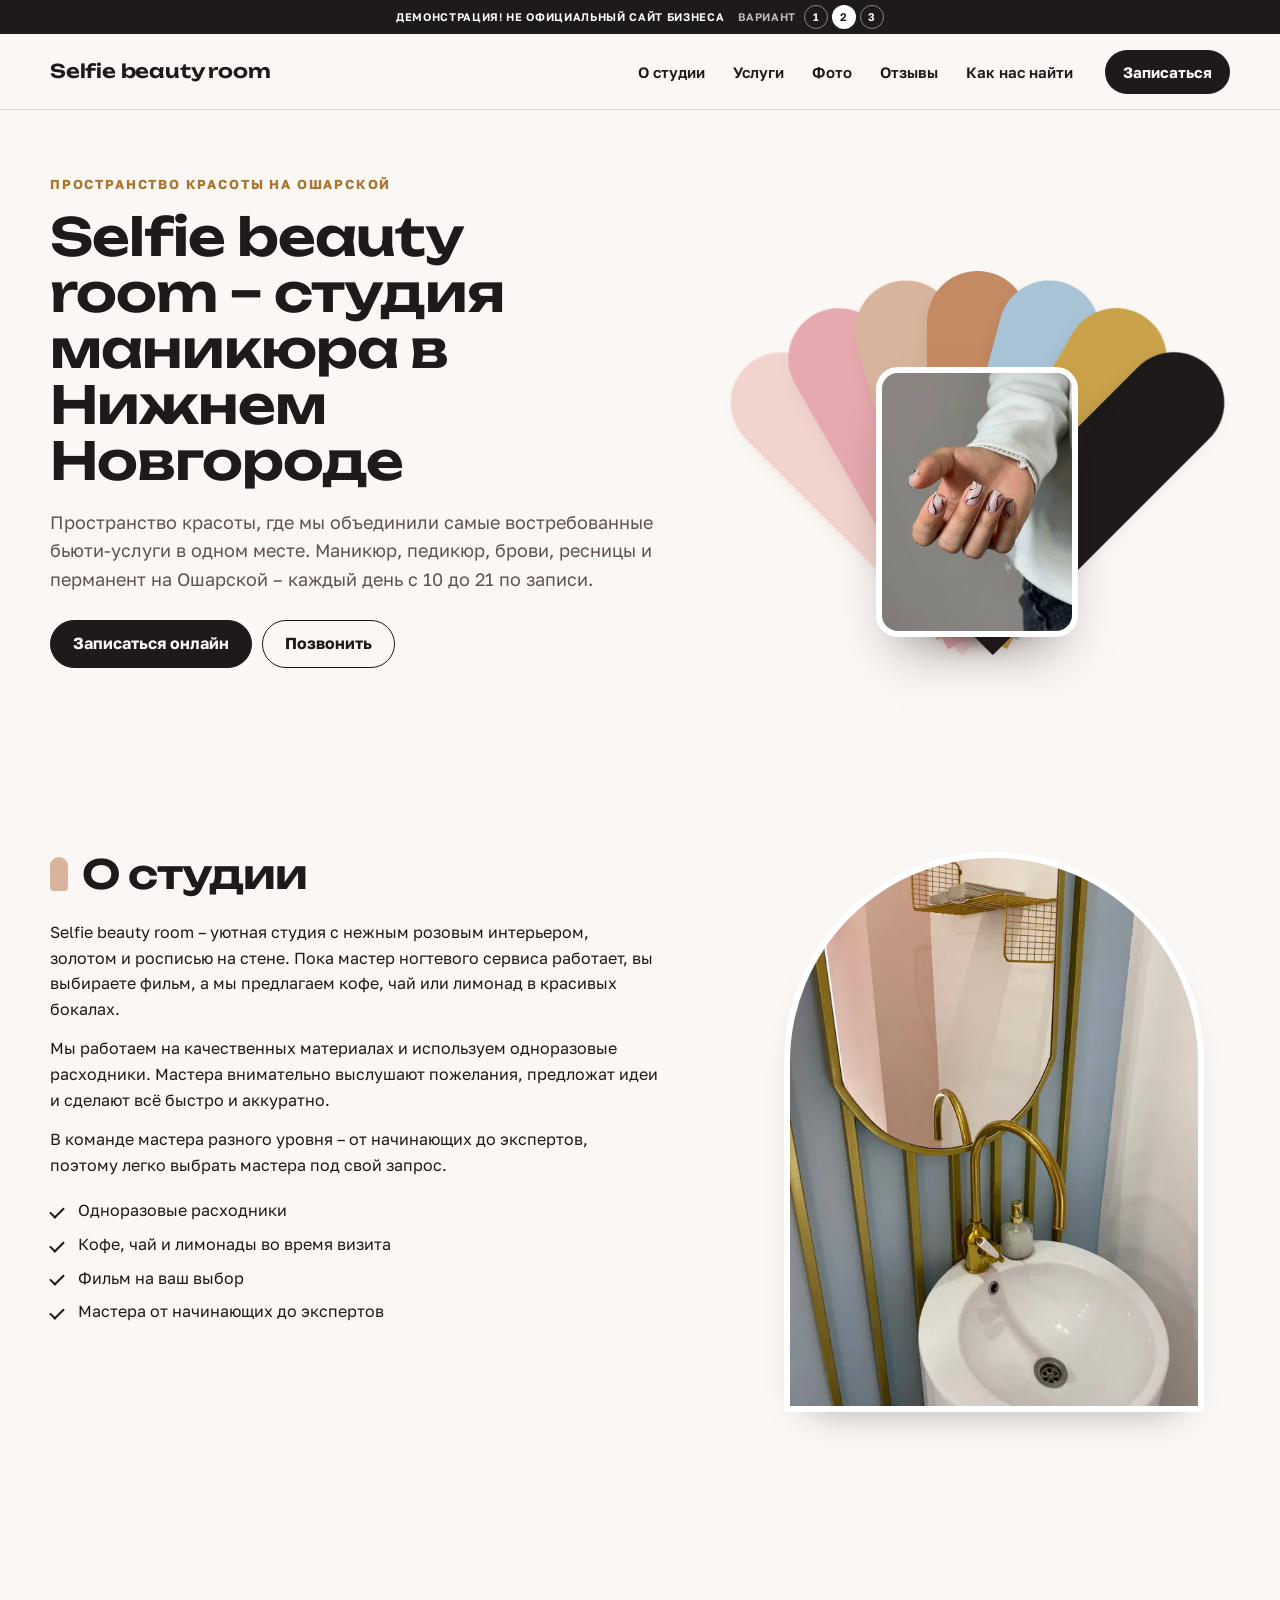
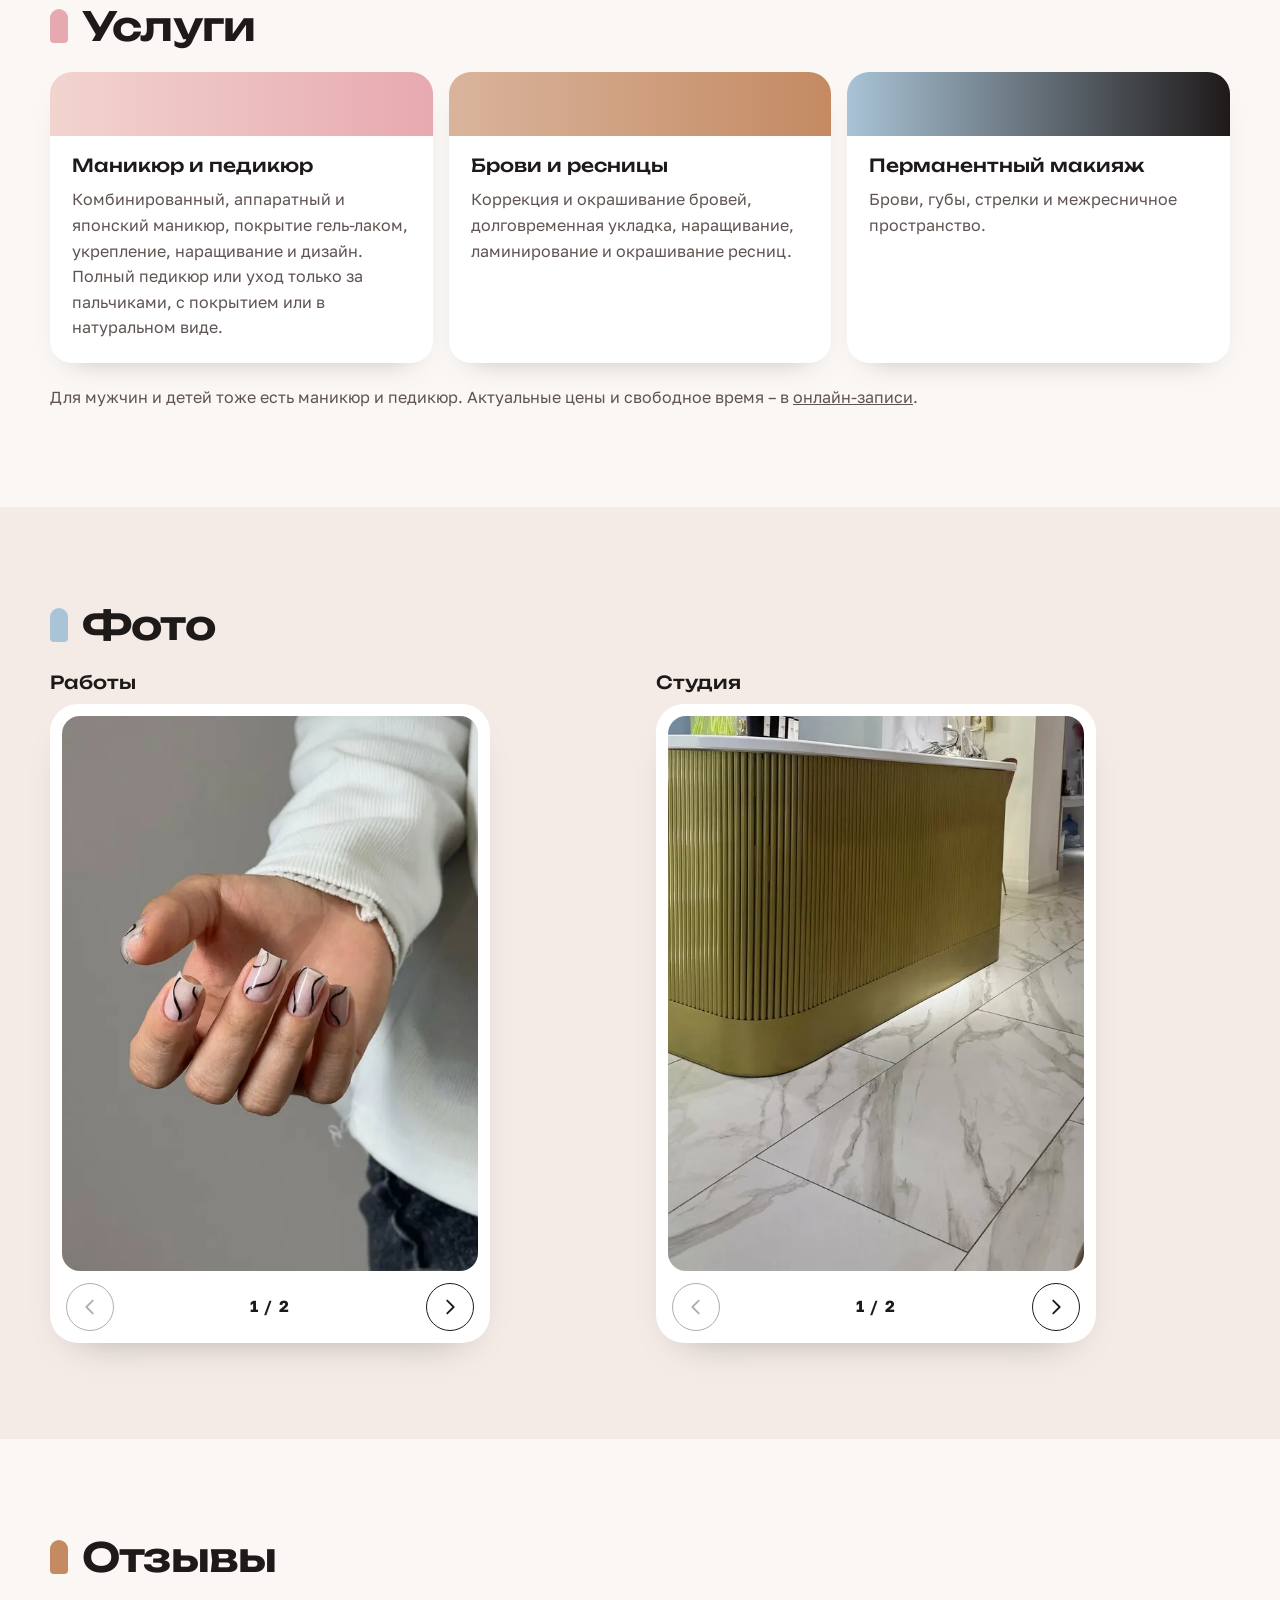
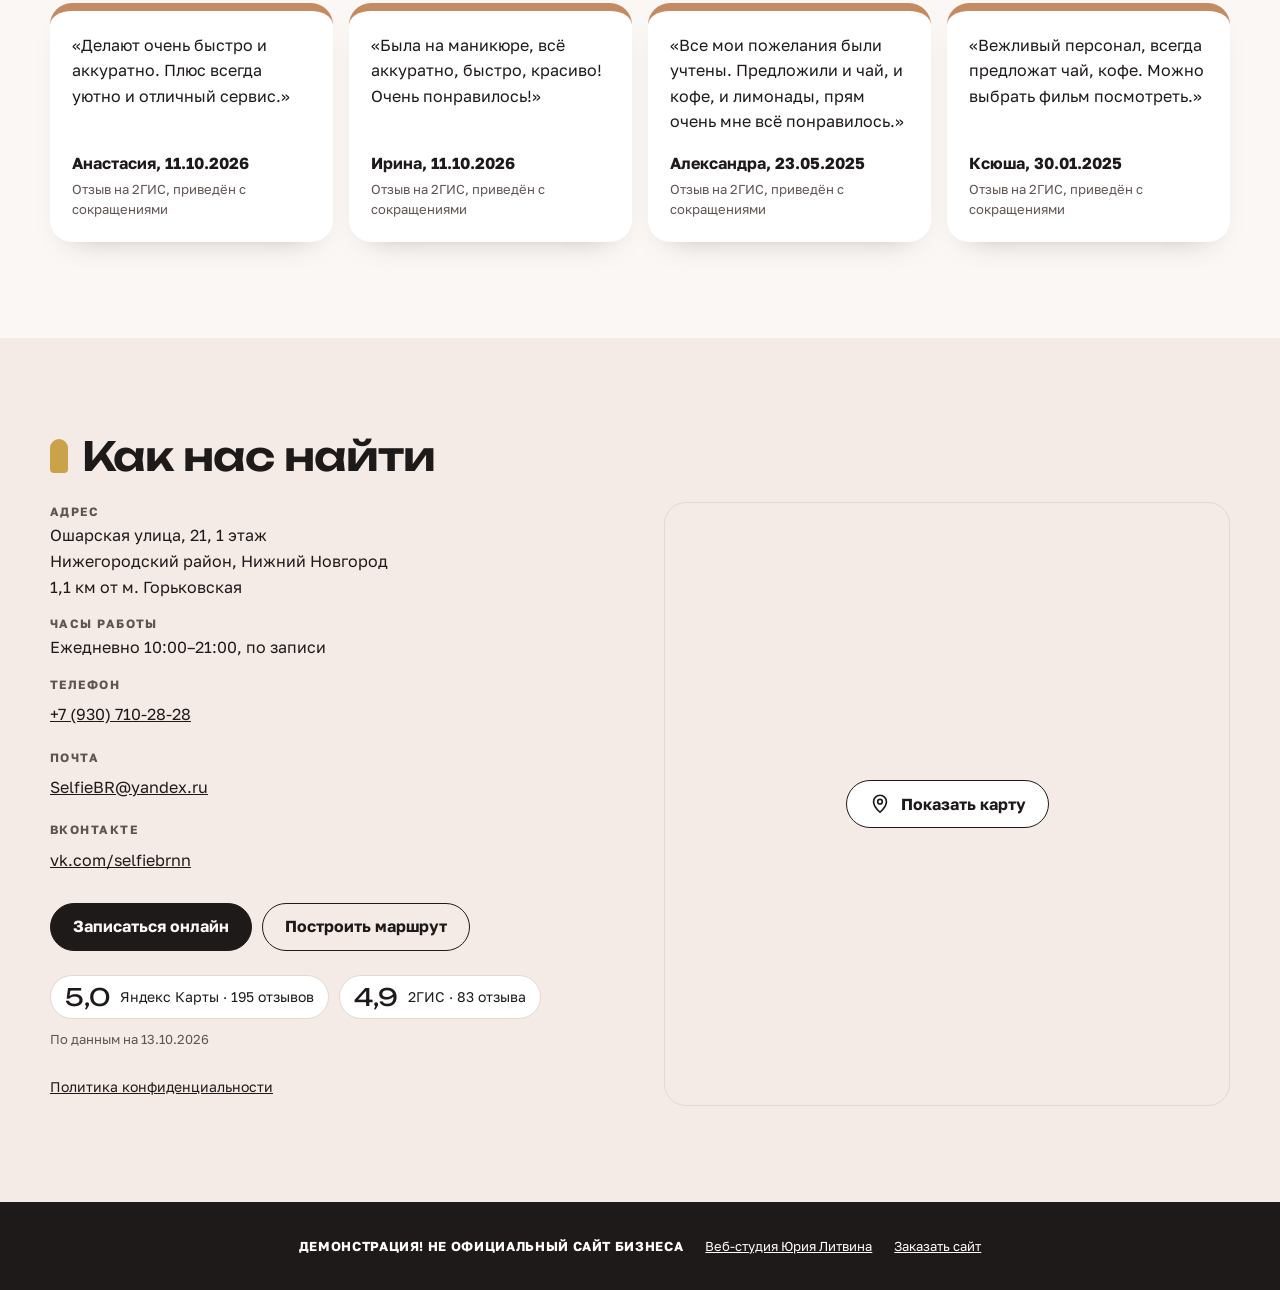
==== v2/index.html @ 33d67d45 "Demo site" ====
<!doctype html>
<html lang="ru" class="no-js">
<head>
<meta charset="utf-8">

<meta name="viewport" content="width=device-width, initial-scale=1.0">
<meta name="robots" content="noindex, nofollow">
<title>Selfie beauty room · студия маникюра на Ошарской, Нижний Новгород</title>
<meta name="description" content="Selfie beauty room · студия маникюра в Нижнем Новгороде: маникюр, педикюр, брови, ресницы и перманент на Ошарской, 21. Каждый день с 10:00 до 21:00 по записи.">
<meta name="theme-color" content="#fbf7f4">
<link rel="icon" sizes="any" href="../logos/favicon.ico">
<link rel="icon" type="image/svg+xml" href="../logos/favicon.svg">
<link rel="icon" type="image/png" sizes="32x32" href="../logos/favicon-32x32.png">
<link rel="apple-touch-icon" sizes="180x180" href="../logos/apple-touch-icon.png">
<link rel="preload" href="../fonts/unbounded.woff2" as="font" type="font/woff2" crossorigin>
<link rel="preload" href="../fonts/golos.woff2" as="font" type="font/woff2" crossorigin>
<link rel="stylesheet" href="../css/fonts.css">
<link rel="stylesheet" href="../css/styles.css">
<link rel="stylesheet" href="../css/v2.css">
<script>document.documentElement.className='js';</script>
</head>
<body class="v2">
<a class="skip" href="#main">К содержанию</a>
<div class="demo"><p class="demo__t">ДЕМОНСТРАЦИЯ! НЕ ОФИЦИАЛЬНЫЙ САЙТ БИЗНЕСА</p><nav class="demo__sw" aria-label="Варианты дизайна"><span>Вариант</span><a href="../">1</a><a href="../v2/" aria-current="page">2</a><a href="../v3/">3</a></nav></div>
<div class="hwrap"><header class="head"><div class="head__in wrap">
<a class="logo" href="./#top" aria-label="Selfie beauty room, на главную"><span class="logo__full">Selfie beauty room</span><span class="logo__short" aria-hidden="true">Selfie</span></a>
<nav class="nav" aria-label="Разделы"><ul><li><a href="#about">О студии</a></li><li><a href="#services">Услуги</a></li><li><a href="#photos">Фото</a></li><li><a href="#reviews">Отзывы</a></li><li><a href="#contacts">Как нас найти</a></li></ul></nav>
<a class="pill" href="https://n1580664.yclients.com/company/1422753/personal/menu" target="_blank" rel="noopener">Записаться</a>
<button class="burger" type="button" aria-expanded="false" aria-controls="menu" aria-label="Меню"><span></span><span></span><span></span></button>
</div></header></div>
<div class="menu" id="menu" hidden><nav aria-label="Разделы, меню"><ul><li><a href="#about">О студии</a></li><li><a href="#services">Услуги</a></li><li><a href="#photos">Фото</a></li><li><a href="#reviews">Отзывы</a></li><li><a href="#contacts">Как нас найти</a></li></ul></nav>
<div class="menu__nap"><p>Ошарская улица, 21, 1 этаж, Нижний Новгород</p><p><a href="tel:+79307102828">+7 (930) 710-28-28</a></p></div></div>
<main id="main">
<section class="hero" id="top" aria-label="Первый экран"><div class="wrap hero__grid">
<div class="hero__text"><p class="brow">Пространство красоты на Ошарской</p><h1 class="h1">Selfie beauty room&nbsp;– студия маникюра в Нижнем Новгороде</h1><p class="lead">Пространство красоты, где мы объединили самые востребованные бьюти-услуги в одном месте. Маникюр, педикюр, брови, ресницы и перманент на Ошарской – каждый день с 10 до 21 по записи.</p><div class="cta"><a class="btn btn--main" href="https://n1580664.yclients.com/company/1422753/personal/menu" target="_blank" rel="noopener">Записаться онлайн</a><a class="btn btn--line" href="tel:+79307102828">Позвонить</a></div></div>
<div class="fan"><span class="fan__s" style="--c:#f2d4cf;--i:0"></span><span class="fan__s" style="--c:#e7a9b0;--i:1"></span><span class="fan__s" style="--c:#d9b49c;--i:2"></span><span class="fan__s" style="--c:#c48a62;--i:3"></span><span class="fan__s" style="--c:#a9c4d6;--i:4"></span><span class="fan__s" style="--c:#c9a24a;--i:5"></span><span class="fan__s" style="--c:#1f1a1a;--i:6"></span><figure class="fan__card"><picture><source srcset="../img/work-lines.webp" type="image/webp"><img class="" src="../img/work-lines.jpg" width="600" height="800" alt="Короткие квадратные ногти: нюдово-розовая основа и тонкие чёрные линии" decoding="async"></picture></figure></div>
</div></section><section class="sec about" id="about" aria-labelledby="about-h"><div class="wrap about__grid">
<div class="about__text rv"><h2 class="h2" id="about-h">О студии</h2>
<p>Selfie beauty room – уютная студия с нежным розовым интерьером, золотом и росписью на стене. Пока мастер ногтевого сервиса работает, вы выбираете фильм, а мы предлагаем кофе, чай или лимонад в красивых бокалах.</p>
<p>Мы работаем на качественных материалах и используем одноразовые расходники. Мастера внимательно выслушают пожелания, предложат идеи и сделают всё быстро и аккуратно.</p>
<p>В команде мастера разного уровня – от начинающих до экспертов, поэтому легко выбрать мастера под свой запрос.</p>
<ul class="ticks"><li>Одноразовые расходники</li><li>Кофе, чай и лимонады во время визита</li><li>Фильм на ваш выбор</li><li>Мастера от начинающих до экспертов</li></ul></div>
<figure class="about__ph rv"><picture><source srcset="../img/sink.webp" type="image/webp"><img class="" src="../img/sink.jpg" width="600" height="800" alt="Белая раковина с золотым краном и зеркало в золотой раме на голубой стене" loading="lazy" decoding="async"></picture></figure>
</div></section><section class="sec services" id="services" aria-labelledby="services-h"><div class="wrap">
<h2 class="h2 rv" id="services-h">Услуги</h2>
<div class="cards rv">
<article class="card"><h3 class="h3">Маникюр и педикюр</h3><p>Комбинированный, аппаратный и японский маникюр, покрытие гель-лаком, укрепление, наращивание и дизайн. Полный педикюр или уход только за пальчиками, с покрытием или в натуральном виде.</p></article>
<article class="card"><h3 class="h3">Брови и ресницы</h3><p>Коррекция и окрашивание бровей, долговременная укладка, наращивание, ламинирование и окрашивание ресниц.</p></article>
<article class="card"><h3 class="h3">Перманентный макияж</h3><p>Брови, губы, стрелки и межресничное пространство.</p></article>
</div>
<p class="note rv">Для мужчин и детей тоже есть маникюр и педикюр. Актуальные цены и свободное время – в <a href="https://n1580664.yclients.com/company/1422753/personal/menu" target="_blank" rel="noopener">онлайн-записи</a>.</p>
</div></section><section class="sec photos" id="photos" aria-labelledby="photos-h"><div class="wrap"><h2 class="h2 rv" id="photos-h">Фото</h2><div class="gal rv"><div class="gal__sub"><h3 class="h3">Работы</h3><div class="car" data-car tabindex="0" role="region" aria-roledescription="карусель" aria-label="Работы" id="car-works">
<div class="car__view"><ul class="car__track"><li class="car__slide" role="group" aria-roledescription="слайд" aria-label="1 из 2"><picture><source srcset="../img/work-lines.webp" type="image/webp"><img class="" src="../img/work-lines.jpg" width="600" height="800" alt="Короткие квадратные ногти: нюдово-розовая основа и тонкие чёрные линии" decoding="async"></picture></li><li class="car__slide" role="group" aria-roledescription="слайд" aria-label="2 из 2"><picture><source srcset="../img/work-nude.webp" type="image/webp"><img class="" src="../img/work-nude.jpg" width="600" height="800" alt="Длинные квадратные ногти в глянцевом карамельно-бежевом гель-лаке" decoding="async"></picture></li></ul></div>
<div class="car__ctl"><button type="button" class="car__btn" data-prev aria-label="Предыдущее фото"><svg viewBox="0 0 24 24" aria-hidden="true"><path d="M15 5l-7 7 7 7"/></svg></button><span class="car__count" aria-live="polite">1 / 2</span><button type="button" class="car__btn" data-next aria-label="Следующее фото"><svg viewBox="0 0 24 24" aria-hidden="true"><path d="M9 5l7 7-7 7"/></svg></button></div>
</div></div>
<div class="gal__sub"><h3 class="h3">Студия</h3><div class="car" data-car tabindex="0" role="region" aria-roledescription="карусель" aria-label="Студия" id="car-studio">
<div class="car__view"><ul class="car__track"><li class="car__slide" role="group" aria-roledescription="слайд" aria-label="1 из 2"><picture><source srcset="../img/reception.webp" type="image/webp"><img class="" src="../img/reception.jpg" width="600" height="800" alt="Золотая рифлёная стойка администратора и мраморный пол" decoding="async"></picture></li><li class="car__slide" role="group" aria-roledescription="слайд" aria-label="2 из 2"><picture><source srcset="../img/sink.webp" type="image/webp"><img class="" src="../img/sink.jpg" width="600" height="800" alt="Белая раковина с золотым краном и зеркало в золотой раме на голубой стене" decoding="async"></picture></li></ul></div>
<div class="car__ctl"><button type="button" class="car__btn" data-prev aria-label="Предыдущее фото"><svg viewBox="0 0 24 24" aria-hidden="true"><path d="M15 5l-7 7 7 7"/></svg></button><span class="car__count" aria-live="polite">1 / 2</span><button type="button" class="car__btn" data-next aria-label="Следующее фото"><svg viewBox="0 0 24 24" aria-hidden="true"><path d="M9 5l7 7-7 7"/></svg></button></div>
</div></div></div></div></section><section class="sec reviews" id="reviews" aria-labelledby="reviews-h"><div class="wrap"><h2 class="h2 rv" id="reviews-h">Отзывы</h2><ul class="revs rv"><li class="rev"><blockquote><p>«Делают очень быстро и аккуратно. Плюс всегда уютно и отличный сервис.»</p></blockquote><p class="rev__by">Анастасия, 11.10.2026</p><p class="rev__src">Отзыв на 2ГИС, приведён с сокращениями</p></li><li class="rev"><blockquote><p>«Была на маникюре, всё аккуратно, быстро, красиво! Очень понравилось!»</p></blockquote><p class="rev__by">Ирина, 11.10.2026</p><p class="rev__src">Отзыв на 2ГИС, приведён с сокращениями</p></li><li class="rev"><blockquote><p>«Все мои пожелания были учтены. Предложили и чай, и кофе, и лимонады, прям очень мне всё понравилось.»</p></blockquote><p class="rev__by">Александра, 23.05.2025</p><p class="rev__src">Отзыв на 2ГИС, приведён с сокращениями</p></li><li class="rev"><blockquote><p>«Вежливый персонал, всегда предложат чай, кофе. Можно выбрать фильм посмотреть.»</p></blockquote><p class="rev__by">Ксюша, 30.01.2025</p><p class="rev__src">Отзыв на 2ГИС, приведён с сокращениями</p></li></ul></div></section><section class="sec contacts" id="contacts" aria-labelledby="contacts-h"><div class="wrap">
<h2 class="h2 rv" id="contacts-h">Как нас найти</h2>
<div class="ct rv"><div class="ct__info">
<dl class="ct__dl">
<div><dt>Адрес</dt><dd>Ошарская улица, 21, 1 этаж<br>Нижегородский район, Нижний Новгород<br>1,1 км от м. Горьковская</dd></div>
<div><dt>Часы работы</dt><dd>Ежедневно 10:00–21:00, по записи</dd></div>
<div><dt>Телефон</dt><dd><a href="tel:+79307102828">+7 (930) 710-28-28</a></dd></div>
<div><dt>Почта</dt><dd><a href="mailto:SelfieBR@yandex.ru">SelfieBR@yandex.ru</a></dd></div>
<div><dt>ВКонтакте</dt><dd><a href="https://vk.com/selfiebrnn" target="_blank" rel="noopener">vk.com/selfiebrnn</a></dd></div>
</dl>
<div class="cta"><a class="btn btn--main" href="https://n1580664.yclients.com/company/1422753/personal/menu" target="_blank" rel="noopener">Записаться онлайн</a><a class="btn btn--line" href="https://yandex.ru/maps/org/selfie_beauty_room/39131844710/" target="_blank" rel="noopener">Построить маршрут</a></div>
<div class="rates"><a class="rate" href="https://yandex.ru/maps/org/selfie_beauty_room/39131844710/" target="_blank" rel="noopener"><b>5,0</b><span>Яндекс Карты · 195 отзывов</span></a><a class="rate" href="https://2gis.ru/n_novgorod/firm/70000001038198589" target="_blank" rel="noopener"><b>4,9</b><span>2ГИС · 83 отзыва</span></a><p class="rates__d">По данным на 13.10.2026</p></div>
<p class="ct__priv"><a href="../privacy/">Политика конфиденциальности</a></p>
</div>
<div class="map" data-map="https://yandex.ru/map-widget/v1/?text=%D0%9D%D0%B8%D0%B6%D0%BD%D0%B8%D0%B9%20%D0%9D%D0%BE%D0%B2%D0%B3%D0%BE%D1%80%D0%BE%D0%B4%2C%20%D0%9E%D1%88%D0%B0%D1%80%D1%81%D0%BA%D0%B0%D1%8F%20%D1%83%D0%BB%D0%B8%D1%86%D0%B0%2C%2021&amp;z=16">
<button type="button" class="map__btn"><svg viewBox="0 0 24 24" aria-hidden="true"><path d="M12 21s-7-6.2-7-11.5a7 7 0 0 1 14 0C19 14.8 12 21 12 21z"/><circle cx="12" cy="9.5" r="2.5"/></svg>Показать карту</button>
</div></div></div></section>
</main>
<footer class="foot"><div class="wrap foot__row"><span>ДЕМОНСТРАЦИЯ! НЕ ОФИЦИАЛЬНЫЙ САЙТ БИЗНЕСА</span><a href="https://litviniuv.ru/webstudio/">Веб-студия Юрия Литвина</a><a href="https://litviniuv.ru/webstudio/order/?c=u8nn">Заказать сайт</a></div></footer>
<script src="../js/main.js" defer></script>
</body></html>
---- css/fonts.css ----
/* Fonts: SIL Open Font License 1.1, see ../fonts/OFL-*.txt */
@font-face{font-family:"Prata";src:url(../fonts/prata.woff2) format("woff2");font-weight:400;font-display:swap}
@font-face{font-family:"Manrope";src:url(../fonts/manrope.woff2) format("woff2");font-weight:200 800;font-display:swap}
@font-face{font-family:"Unbounded";src:url(../fonts/unbounded.woff2) format("woff2");font-weight:200 900;font-display:swap}
@font-face{font-family:"Golos Text";src:url(../fonts/golos.woff2) format("woff2");font-weight:400 900;font-display:swap}
@font-face{font-family:"Forum";src:url(../fonts/forum.woff2) format("woff2");font-weight:400;font-display:swap}
@font-face{font-family:"Geologica";src:url(../fonts/geologica.woff2) format("woff2");font-weight:100 900;font-display:swap}
---- css/styles.css ----
/* Base + variant 1: rose and fluted brass */
:root{--bg:#f7ece9;--bg2:#f1dfda;--ink:#2a1d1f;--mute:#6b5558;--acc:#8c3a4a;--acc-ink:#fff;--gold:#b08d3e;--line:#dcc5bf;--card:#fffaf8;
--fd:"Prata",Georgia,serif;--fb:"Manrope",system-ui,sans-serif;--hh:64px;--r:14px}
*,*::before,*::after{box-sizing:border-box}
html{scroll-behavior:smooth;scroll-padding-top:calc(var(--hh) + 16px);-webkit-text-size-adjust:100%}
@media (min-width:960px){:root{--hh:76px}html{scroll-padding-top:calc(var(--hh) + 32px)}}
@media (prefers-reduced-motion:reduce){html{scroll-behavior:auto}*,*::before,*::after{animation:none!important;transition:none!important}}
body{margin:0;background:var(--bg);color:var(--ink);font:400 16px/1.6 var(--fb);overflow-x:clip}
img{display:block;max-width:100%;height:auto}
a{color:inherit}
:focus-visible{outline:3px solid var(--acc);outline-offset:3px}
.wrap{width:min(1180px,100% - 32px);margin-inline:auto}
@media (min-width:768px){.wrap{width:min(1180px,100% - 64px)}}
.skip{position:absolute;left:-9999px;top:0}.skip:focus{left:8px;z-index:100;background:#fff;padding:8px 12px}
ul{margin:0;padding:0;list-style:none}
/* demo strip */
.demo{background:var(--ink);color:#fff;font:600 11px/1.3 var(--fb);letter-spacing:.06em;display:flex;flex-wrap:wrap;justify-content:center;align-items:center;gap:4px 14px;padding:5px 12px;text-align:center}
.demo__t{margin:0}
.demo__sw{display:flex;align-items:center;gap:4px}.demo__sw span{opacity:.7;margin-right:4px;text-transform:uppercase}
.demo__sw a{display:inline-grid;place-items:center;min-width:24px;height:24px;border-radius:12px;text-decoration:none;border:1px solid rgba(255,255,255,.45)}
.demo__sw a[aria-current]{background:#fff;color:var(--ink)}
/* header */
.hwrap{position:sticky;top:0;z-index:50;height:var(--hh)}
.head{height:var(--hh);background:var(--bg);border-bottom:1px solid var(--line);width:100%}
.head__in{height:100%;display:flex;align-items:center;gap:12px}
.logo{font:400 22px/1 var(--fd);text-decoration:none;white-space:nowrap;margin-right:auto;min-width:0}
.logo__short{display:none}
@media (max-width:399px){.logo__full{display:none}.logo__short{display:inline}}
.nav{display:none}
.pill{display:inline-flex;align-items:center;justify-content:center;min-height:44px;padding:0 18px;border-radius:999px;background:var(--acc);color:var(--acc-ink);text-decoration:none;font-weight:700;font-size:15px;white-space:nowrap;flex:none}
.burger{flex:none;width:44px;height:44px;border:1px solid var(--line);border-radius:12px;background:transparent;display:grid;place-content:center;gap:5px;cursor:pointer;color:var(--ink)}
.burger span{display:block;width:20px;height:2px;background:currentColor;transition:transform .2s,opacity .2s}
.burger[aria-expanded=true] span:nth-child(1){transform:translateY(7px) rotate(45deg)}
.burger[aria-expanded=true] span:nth-child(2){opacity:0}
.burger[aria-expanded=true] span:nth-child(3){transform:translateY(-7px) rotate(-45deg)}
@media (min-width:960px){.nav{display:block;margin-right:8px}.nav ul{display:flex;gap:4px}.nav a{display:block;padding:10px 12px;text-decoration:none;font-weight:600;font-size:15px;border-radius:8px}.nav a:hover{background:var(--bg2)}.burger{display:none}.logo{font-size:26px}}
.menu{position:fixed;left:0;right:0;bottom:0;top:var(--mtop,0);z-index:49;background:var(--bg);overflow-y:auto;overscroll-behavior:contain;padding:12px 16px 32px;display:flex;flex-direction:column}
.menu[hidden]{display:none}
.menu ul{display:grid;gap:2px}
.menu a{display:flex;align-items:center;min-height:52px;font:400 22px/1.2 var(--fd);text-decoration:none;border-bottom:1px solid var(--line)}
.menu__nap{margin-top:auto;padding-top:24px;color:var(--mute)}.menu__nap p{margin:4px 0}.menu__nap a{font:600 18px var(--fb);border:0;min-height:44px}
html.locked,html.locked body{overflow:hidden}
/* type */
.h1{font:400 clamp(32px,7.2vw,60px)/1.1 var(--fd);margin:0 0 18px;overflow-wrap:break-word;hyphens:auto}
.h2{font:400 clamp(28px,5vw,44px)/1.15 var(--fd);margin:0 0 24px}
.h3{font:400 22px/1.25 var(--fd);margin:0 0 10px}
.brow{margin:0 0 14px;font-weight:700;font-size:13px;letter-spacing:.14em;text-transform:uppercase;color:var(--gold)}
.lead{font-size:18px;color:var(--mute);margin:0 0 26px;max-width:36em}
.cta{display:flex;flex-wrap:wrap;gap:10px}
.btn{display:inline-flex;align-items:center;justify-content:center;min-height:48px;padding:0 22px;border-radius:999px;font-weight:700;text-decoration:none;border:1.5px solid var(--acc);text-align:center}
.btn--main{background:var(--acc);color:var(--acc-ink)}.btn--line{color:var(--acc);background:transparent}
@media (max-width:479px){.cta .btn{flex:1 1 100%}}
.sec{padding:64px 0}@media (min-width:960px){.sec{padding:96px 0}}
/* v1 hero */
.hero{padding:36px 0 48px;position:relative}
.hero__grid{display:grid;gap:36px;align-items:center}
@media (min-width:960px){.hero__grid{grid-template-columns:1.1fr .9fr;gap:56px}.hero{padding:64px 0 88px}}
.hero__media{display:flex;justify-content:center;align-items:stretch;gap:10px}
.hero__frame{margin:0;width:min(72vw,380px);aspect-ratio:3/4;border-radius:var(--r);overflow:hidden;box-shadow:0 30px 60px -30px rgba(80,30,40,.45)}
.hero__frame img{width:100%;height:100%;object-fit:cover}
.flutes{width:28px;border-radius:999px;background:repeating-linear-gradient(90deg,#c9a85a 0 3px,#9c7a30 3px 5px,#e0c27a 5px 7px);opacity:.9;transform-origin:bottom;animation:rise 1s .2s both}
.flutes--r{animation-delay:.35s}
@media (max-width:399px){.flutes{width:16px}}
@keyframes rise{from{transform:scaleY(0)}to{transform:scaleY(1)}}
/* about */
.about{background:var(--bg2)}
.about__grid{display:grid;gap:32px;align-items:start}
@media (min-width:960px){.about__grid{grid-template-columns:1.2fr .8fr;gap:64px}}
.about__text p{margin:0 0 14px;max-width:38em}
.about__ph{margin:0;max-width:420px;border-radius:var(--r);overflow:hidden;aspect-ratio:3/4}.about__ph img{width:100%;height:100%;object-fit:cover}
.ticks{display:grid;gap:8px;margin-top:20px}
.ticks li{padding-left:28px;position:relative}.ticks li::before{content:"";position:absolute;left:0;top:.55em;width:14px;height:8px;border-left:2px solid var(--gold);border-bottom:2px solid var(--gold);transform:rotate(-45deg)}
/* services */
.cards{display:grid;gap:16px}
@media (min-width:768px){.cards{grid-template-columns:repeat(3,1fr)}}
.card{background:var(--card);border:1px solid var(--line);border-radius:var(--r);padding:24px;position:relative;overflow:hidden}
.card p{margin:0;color:var(--mute)}
.v1 .card::before{content:"";position:absolute;inset:0 auto 0 0;width:6px;background:repeating-linear-gradient(90deg,#c9a85a 0 2px,#9c7a30 2px 4px)}
.note{margin:22px 0 0;color:var(--mute)}
/* gallery */
.gal{display:grid;gap:32px}
@media (min-width:768px){.gal{grid-template-columns:1fr 1fr}}
.tiles{display:grid;grid-template-columns:1fr 1fr;gap:10px}
.tile{aspect-ratio:3/4;border-radius:10px;overflow:hidden;background:var(--bg2)}.tile img,.tile picture{width:100%;height:100%;object-fit:cover}
/* carousel (v2, v3) */
.car{position:relative;max-width:440px;border-radius:var(--r);outline-offset:4px}
.car__view{overflow:hidden;border-radius:var(--r);touch-action:pan-y;cursor:grab}
.car__track{display:flex;transition:transform .45s cubic-bezier(.2,.7,.2,1);will-change:transform}
.car__slide{flex:0 0 100%;aspect-ratio:3/4}
.car__slide picture,.car__slide img{width:100%;height:100%;object-fit:cover;pointer-events:none;user-select:none;-webkit-user-drag:none}
.car__ctl{display:flex;align-items:center;justify-content:space-between;gap:12px;margin-top:12px}
.car__btn{width:48px;height:48px;border-radius:50%;border:1.5px solid currentColor;background:transparent;color:inherit;display:grid;place-items:center;cursor:pointer}
.car__btn:disabled{opacity:.35;cursor:default}
.car__btn svg{width:22px;height:22px;fill:none;stroke:currentColor;stroke-width:2;stroke-linecap:round;stroke-linejoin:round}
.car__count{font-weight:700;letter-spacing:.08em}
/* reviews */
.reviews{background:var(--bg2)}
.revs{display:grid;gap:16px}
@media (min-width:768px){.revs{grid-template-columns:repeat(2,1fr)}}
@media (min-width:1180px){.revs{grid-template-columns:repeat(4,1fr)}}
.rev{display:flex;flex-direction:column;background:var(--card);border:1px solid var(--line);border-radius:var(--r);padding:22px;height:100%}
.rev blockquote{margin:0 0 16px;flex:1}.rev blockquote p{margin:0}
.rev__by{margin:0;font-weight:700}.rev__src{margin:2px 0 0;font-size:13px;color:var(--mute)}
/* contacts */
.ct{display:grid;gap:28px}
@media (min-width:960px){.ct{grid-template-columns:1fr 1fr;align-items:stretch;gap:48px}}
.ct__dl{margin:0 0 24px;display:grid;gap:14px}
.ct__dl dt{font-size:12px;font-weight:700;letter-spacing:.12em;text-transform:uppercase;color:var(--mute)}.ct__dl dd{margin:2px 0 0;overflow-wrap:anywhere}
.ct__dl a{display:inline-block;padding:6px 0}
.rates{display:flex;flex-wrap:wrap;gap:10px;margin-top:24px;align-items:center}
.rate{display:flex;align-items:center;gap:10px;padding:8px 14px;border:1px solid var(--line);border-radius:12px;text-decoration:none;min-height:44px;background:var(--card)}
.rate b{font:400 24px/1 var(--fd)}.rate span{font-size:14px}
.rates__d{flex-basis:100%;margin:0;font-size:13px;color:var(--mute)}
.ct__priv{margin:18px 0 0;font-size:14px}.ct__priv a{display:inline-block;padding:8px 0}
.map{position:relative;border-radius:var(--r);overflow:hidden;background:var(--bg2);border:1px solid var(--line);aspect-ratio:4/3;min-width:0;display:grid;place-items:center}
@media (min-width:960px){.map{aspect-ratio:auto;height:100%;min-height:420px}}
.map iframe{position:absolute;inset:0;width:100%;height:100%;border:0}
.map__btn{display:inline-flex;align-items:center;gap:10px;min-height:48px;padding:0 22px;border-radius:999px;border:1.5px solid var(--acc);background:var(--card);color:var(--acc);font:700 16px var(--fb);cursor:pointer}
.map__btn svg{width:22px;height:22px;fill:none;stroke:currentColor;stroke-width:1.8}
/* footer */
.foot{background:var(--ink);color:#fff;padding:22px 0;font-size:13px}
.foot__row{display:flex;flex-wrap:wrap;justify-content:center;align-items:center;gap:6px 22px;text-align:center}
.foot a{display:inline-flex;align-items:center;min-height:44px;color:#fff}
.foot span{font-weight:700;letter-spacing:.05em}
/* stub pages */
.stub{min-height:100vh;min-height:100dvh;display:flex;flex-direction:column}
.stub__main{flex:1;padding:64px 0}
/* reveal */
.js .rv{opacity:0;transform:translateY(18px);transition:opacity .7s ease,transform .7s ease}
.js .in .rv,.js .rv-all .rv{opacity:1;transform:none}
@media (prefers-reduced-motion:reduce){.js .rv{opacity:1;transform:none}}
.sec{scroll-margin-top:-64px}
@media (min-width:960px){.sec{scroll-margin-top:-96px}}
.h2{overflow-wrap:break-word;hyphens:auto}
@media (max-width:519px){.logo{font-size:18px}}
---- css/v2.css ----
/* Variant 2: shade fan deck (colour chart opening around a work card) */
:root{--bg:#fbf7f4;--bg2:#f4ebe6;--ink:#1f1a1a;--mute:#5f5452;--acc:#1f1a1a;--acc-ink:#fbf7f4;--gold:#a8742f;--line:#e5d8d1;--card:#fff;
--fd:"Unbounded",system-ui,sans-serif;--fb:"Golos Text",system-ui,sans-serif;--r:22px}
.logo{font:600 17px/1 var(--fd);letter-spacing:-.01em}
@media (min-width:960px){.logo{font-size:19px}}
.menu a{font:500 19px/1.2 var(--fd)}
.h1{font:600 clamp(28px,6vw,52px)/1.08 var(--fd);letter-spacing:-.02em}
.h2{font:600 clamp(24px,4.4vw,40px)/1.1 var(--fd);letter-spacing:-.02em;display:flex;align-items:center;gap:14px}
.h2::before{content:"";flex:none;width:18px;height:34px;border-radius:9px 9px 4px 4px;background:var(--chip,#e7a9b0)}
.h3{font:500 18px/1.3 var(--fd)}
.brow{color:var(--gold)}
.hero{overflow:hidden}
/* fan */
.fan{position:relative;width:min(84vw,460px);aspect-ratio:1/1.02;margin-inline:auto}
.fan__s{position:absolute;left:50%;bottom:6%;width:22%;height:76%;margin-left:-11%;border-radius:999px 999px 18px 18px;background:var(--c);transform-origin:50% 92%;box-shadow:0 10px 24px -14px rgba(0,0,0,.35);
 transform:rotate(calc((var(--i) - 3) * 15deg));animation:fan 1.1s cubic-bezier(.2,.8,.2,1) both;animation-delay:calc(var(--i) * 60ms)}
@keyframes fan{from{transform:rotate(0)}}
.fan__card{position:absolute;left:50%;bottom:4%;width:44%;aspect-ratio:3/4;margin:0 0 0 -22%;border-radius:22px;overflow:hidden;border:6px solid #fff;box-shadow:0 30px 50px -24px rgba(40,20,20,.5);animation:pop .8s .55s both}
.fan__card img,.fan__card picture{width:100%;height:100%;object-fit:cover}
@keyframes pop{from{transform:translateY(30px) scale(.9);opacity:0}}
.fan__pin{position:absolute;left:50%;bottom:calc(6% + 76%*.08 - 9px);width:18px;height:18px;margin-left:-9px;border-radius:50%;background:#fff;border:4px solid var(--gold);z-index:2}
/* sections: chip colour per section, cards like swatches */
.about{--chip:#d9b49c;background:var(--bg)}
.services{--chip:#e7a9b0}.photos{--chip:#a9c4d6;background:var(--bg2)}.reviews{--chip:#c48a62;background:var(--bg)}.contacts{--chip:#c9a24a;background:var(--bg2)}
.card{border:0;padding:0;background:var(--card);box-shadow:0 14px 30px -22px rgba(0,0,0,.35)}
.card::before{content:"";display:block;height:64px;background:var(--sw)}
.card .h3,.card p{padding:0 22px}.card .h3{padding-top:18px}.card p{padding-bottom:22px}
.card:nth-child(1){--sw:linear-gradient(90deg,#f2d4cf,#e7a9b0)}.card:nth-child(2){--sw:linear-gradient(90deg,#d9b49c,#c48a62)}.card:nth-child(3){--sw:linear-gradient(90deg,#a9c4d6,#1f1a1a)}
.about__ph{border-radius:999px 999px var(--r) var(--r);border:6px solid #fff;box-shadow:0 20px 40px -26px rgba(0,0,0,.4)}
.ticks li::before{border-color:var(--ink)}
.car{background:#fff;padding:12px;border-radius:28px;box-shadow:0 18px 40px -28px rgba(0,0,0,.4)}
.car__view{border-radius:18px}
.car__ctl{padding:0 4px}
.rev{border:0;box-shadow:0 14px 30px -22px rgba(0,0,0,.35);border-top:8px solid var(--chip)}
.rate,.map__btn{border-radius:999px}
.map{border-radius:var(--r)}
.foot{background:#1f1a1a}
@media (max-width:519px){.logo{font-size:14px}}
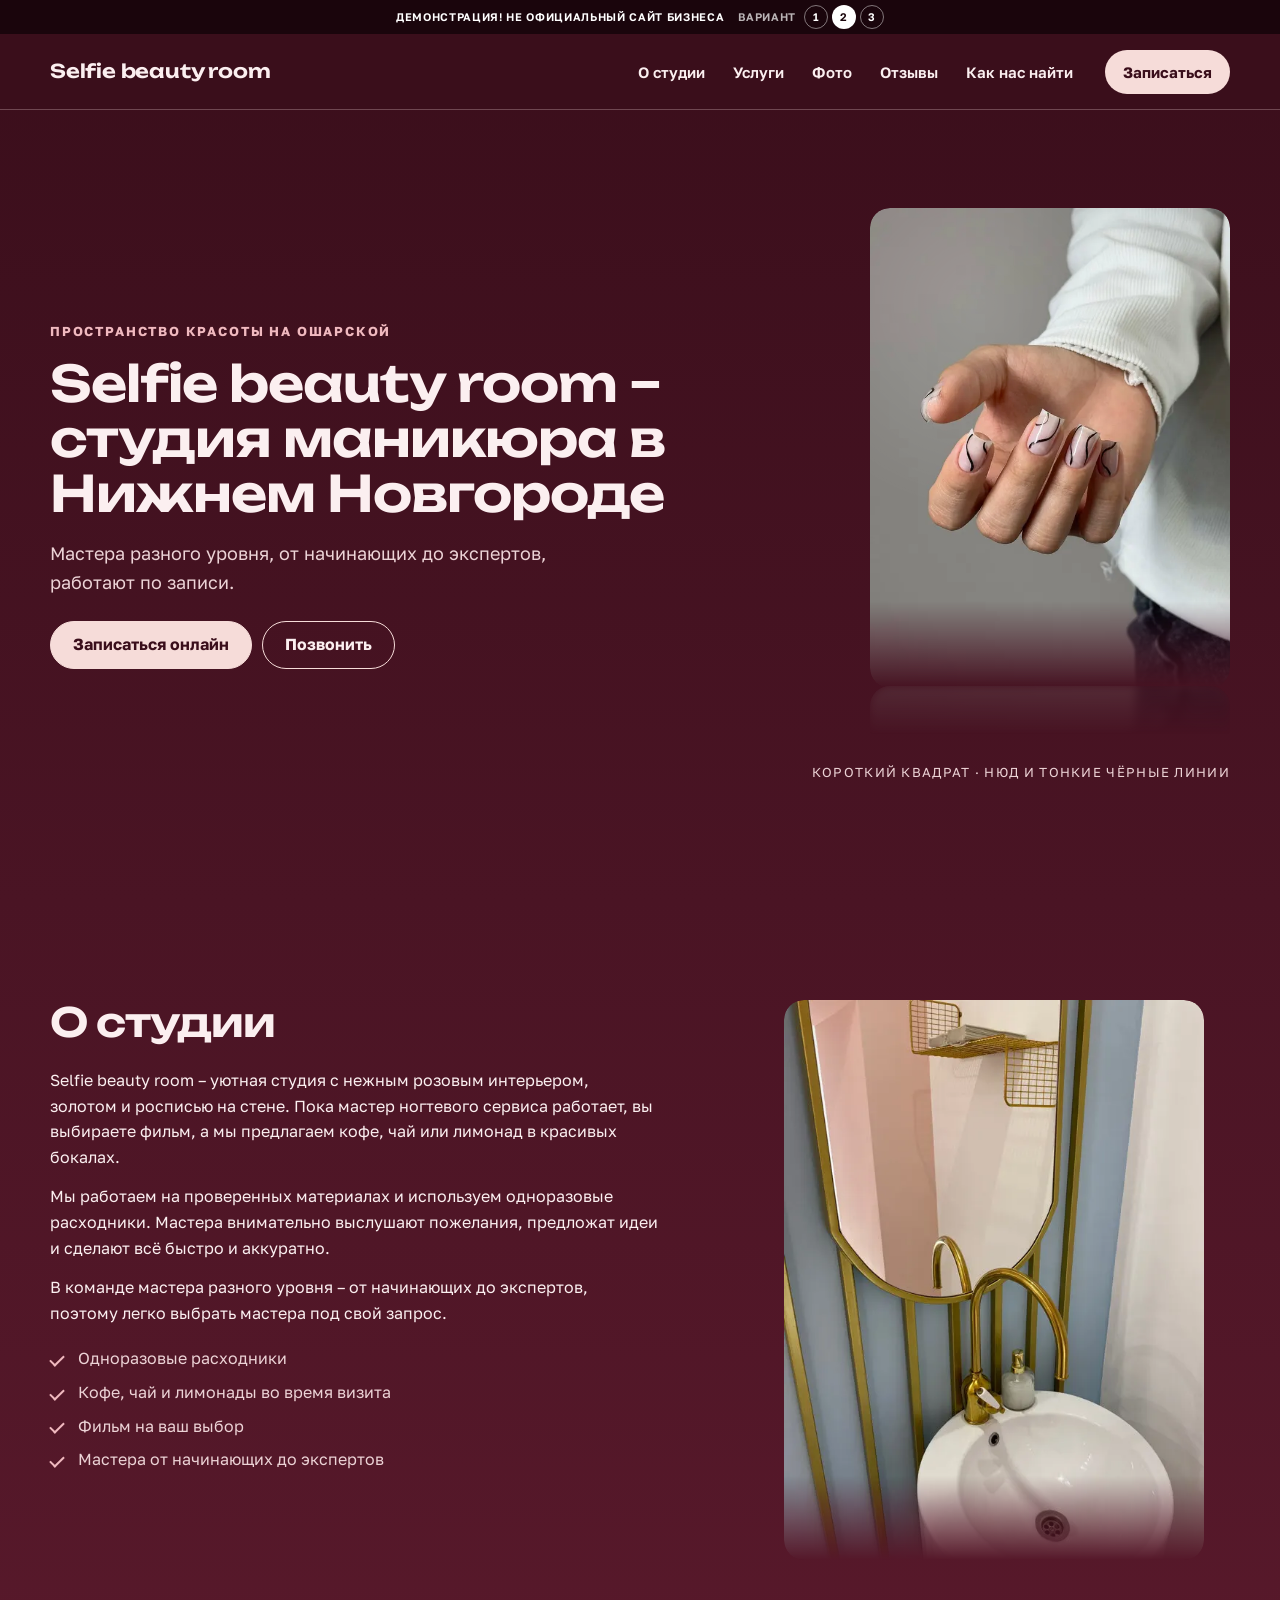
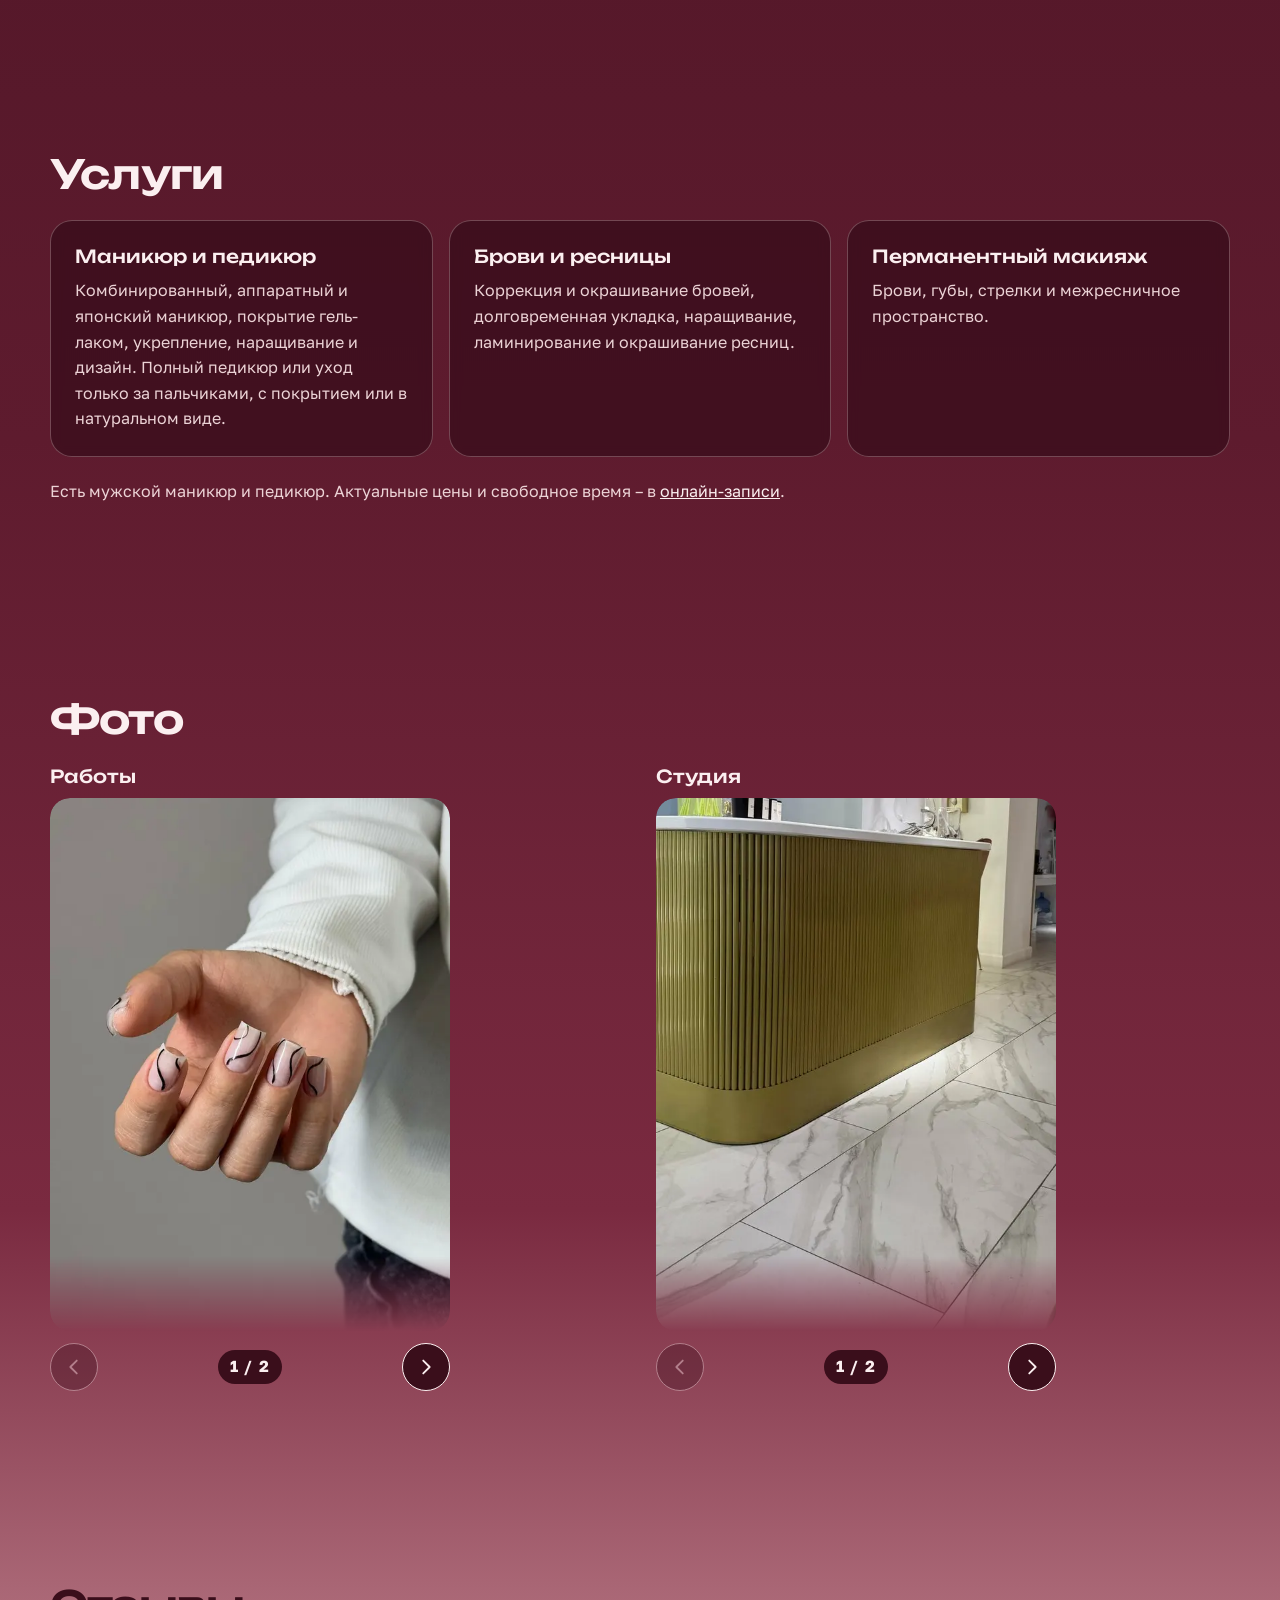
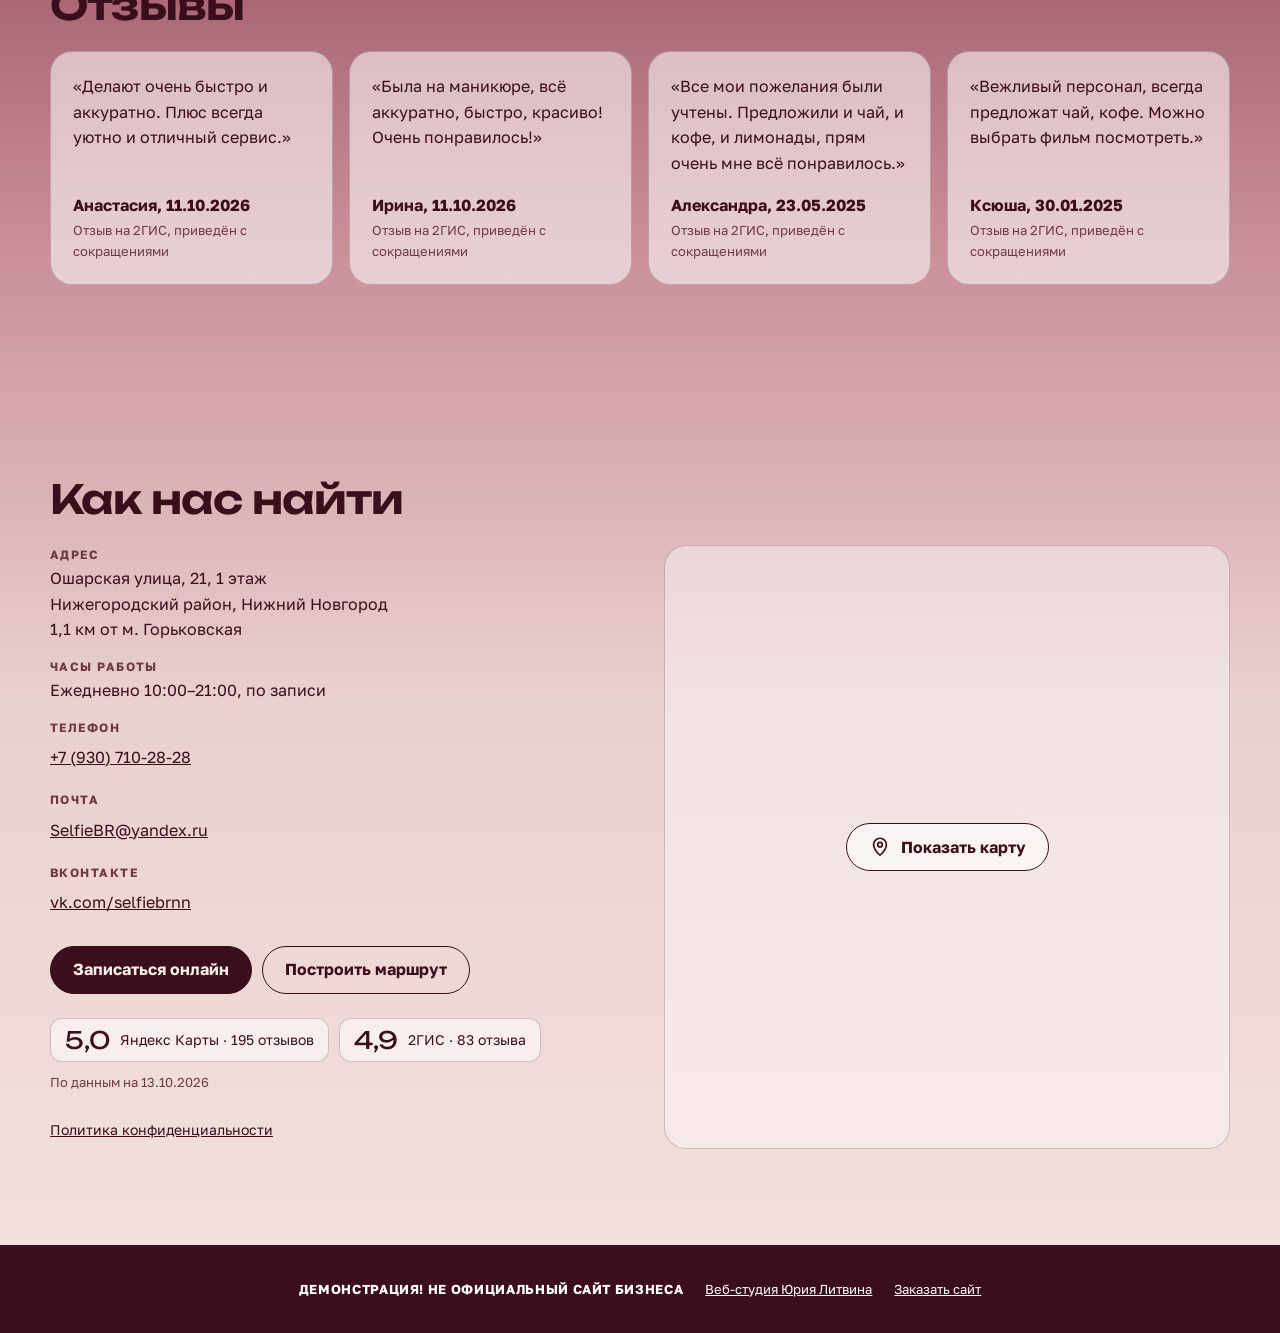
==== commit cbb533b2: "Demo site" ====
--- a/v2/index.html
+++ b/v2/index.html
@@ -32,12 +32,14 @@
 <div class="menu__nap"><p>Ошарская улица, 21, 1 этаж, Нижний Новгород</p><p><a href="tel:+79307102828">+7 (930) 710-28-28</a></p></div></div>
 <main id="main">
 <section class="hero" id="top" aria-label="Первый экран"><div class="wrap hero__grid">
-<div class="hero__text"><p class="brow">Пространство красоты на Ошарской</p><h1 class="h1">Selfie beauty room&nbsp;– студия маникюра в Нижнем Новгороде</h1><p class="lead">Пространство красоты, где мы объединили самые востребованные бьюти-услуги в одном месте. Маникюр, педикюр, брови, ресницы и перманент на Ошарской – каждый день с 10 до 21 по записи.</p><div class="cta"><a class="btn btn--main" href="https://n1580664.yclients.com/company/1422753/personal/menu" target="_blank" rel="noopener">Записаться онлайн</a><a class="btn btn--line" href="tel:+79307102828">Позвонить</a></div></div>
-<div class="fan"><span class="fan__s" style="--c:#f2d4cf;--i:0"></span><span class="fan__s" style="--c:#e7a9b0;--i:1"></span><span class="fan__s" style="--c:#d9b49c;--i:2"></span><span class="fan__s" style="--c:#c48a62;--i:3"></span><span class="fan__s" style="--c:#a9c4d6;--i:4"></span><span class="fan__s" style="--c:#c9a24a;--i:5"></span><span class="fan__s" style="--c:#1f1a1a;--i:6"></span><figure class="fan__card"><picture><source srcset="../img/work-lines.webp" type="image/webp"><img class="" src="../img/work-lines.jpg" width="600" height="800" alt="Короткие квадратные ногти: нюдово-розовая основа и тонкие чёрные линии" decoding="async"></picture></figure></div>
+<div class="hero__text"><p class="brow">Пространство красоты на Ошарской</p><h1 class="h1">Selfie beauty room&nbsp;– студия маникюра в Нижнем Новгороде</h1><p class="hero__who">Мастера разного уровня, от начинающих до экспертов, работают по записи.</p><div class="cta"><a class="btn btn--main" href="https://n1580664.yclients.com/company/1422753/personal/menu" target="_blank" rel="noopener">Записаться онлайн</a><a class="btn btn--line" href="tel:+79307102828">Позвонить</a></div></div>
+<div class="lq"><div class="lq__card" data-tilt><figure class="lq__ph"><picture><source srcset="../img/work-lines.webp" type="image/webp"><img class="" src="../img/work-lines.jpg" width="600" height="800" alt="Короткие квадратные ногти: нюдово-розовая основа и тонкие чёрные линии" decoding="async"></picture><span class="lq__shine" aria-hidden="true"></span></figure>
+<div class="lq__refl" aria-hidden="true"><picture><source srcset="../img/work-lines.webp" type="image/webp"><img class="" src="../img/work-lines.jpg" width="600" height="800" alt="" decoding="async"></picture></div></div>
+<p class="lq__cap">Короткий квадрат · нюд и тонкие чёрные линии</p></div>
 </div></section><section class="sec about" id="about" aria-labelledby="about-h"><div class="wrap about__grid">
 <div class="about__text rv"><h2 class="h2" id="about-h">О студии</h2>
 <p>Selfie beauty room – уютная студия с нежным розовым интерьером, золотом и росписью на стене. Пока мастер ногтевого сервиса работает, вы выбираете фильм, а мы предлагаем кофе, чай или лимонад в красивых бокалах.</p>
-<p>Мы работаем на качественных материалах и используем одноразовые расходники. Мастера внимательно выслушают пожелания, предложат идеи и сделают всё быстро и аккуратно.</p>
+<p>Мы работаем на проверенных материалах и используем одноразовые расходники. Мастера внимательно выслушают пожелания, предложат идеи и сделают всё быстро и аккуратно.</p>
 <p>В команде мастера разного уровня – от начинающих до экспертов, поэтому легко выбрать мастера под свой запрос.</p>
 <ul class="ticks"><li>Одноразовые расходники</li><li>Кофе, чай и лимонады во время визита</li><li>Фильм на ваш выбор</li><li>Мастера от начинающих до экспертов</li></ul></div>
 <figure class="about__ph rv"><picture><source srcset="../img/sink.webp" type="image/webp"><img class="" src="../img/sink.jpg" width="600" height="800" alt="Белая раковина с золотым краном и зеркало в золотой раме на голубой стене" loading="lazy" decoding="async"></picture></figure>
@@ -48,7 +50,7 @@
 <article class="card"><h3 class="h3">Брови и ресницы</h3><p>Коррекция и окрашивание бровей, долговременная укладка, наращивание, ламинирование и окрашивание ресниц.</p></article>
 <article class="card"><h3 class="h3">Перманентный макияж</h3><p>Брови, губы, стрелки и межресничное пространство.</p></article>
 </div>
-<p class="note rv">Для мужчин и детей тоже есть маникюр и педикюр. Актуальные цены и свободное время – в <a href="https://n1580664.yclients.com/company/1422753/personal/menu" target="_blank" rel="noopener">онлайн-записи</a>.</p>
+<p class="note rv">Есть мужской маникюр и педикюр. Актуальные цены и свободное время – в <a href="https://n1580664.yclients.com/company/1422753/personal/menu" target="_blank" rel="noopener">онлайн-записи</a>.</p>
 </div></section><section class="sec photos" id="photos" aria-labelledby="photos-h"><div class="wrap"><h2 class="h2 rv" id="photos-h">Фото</h2><div class="gal rv"><div class="gal__sub"><h3 class="h3">Работы</h3><div class="car" data-car tabindex="0" role="region" aria-roledescription="карусель" aria-label="Работы" id="car-works">
 <div class="car__view"><ul class="car__track"><li class="car__slide" role="group" aria-roledescription="слайд" aria-label="1 из 2"><picture><source srcset="../img/work-lines.webp" type="image/webp"><img class="" src="../img/work-lines.jpg" width="600" height="800" alt="Короткие квадратные ногти: нюдово-розовая основа и тонкие чёрные линии" decoding="async"></picture></li><li class="car__slide" role="group" aria-roledescription="слайд" aria-label="2 из 2"><picture><source srcset="../img/work-nude.webp" type="image/webp"><img class="" src="../img/work-nude.jpg" width="600" height="800" alt="Длинные квадратные ногти в глянцевом карамельно-бежевом гель-лаке" decoding="async"></picture></li></ul></div>
 <div class="car__ctl"><button type="button" class="car__btn" data-prev aria-label="Предыдущее фото"><svg viewBox="0 0 24 24" aria-hidden="true"><path d="M15 5l-7 7 7 7"/></svg></button><span class="car__count" aria-live="polite">1 / 2</span><button type="button" class="car__btn" data-next aria-label="Следующее фото"><svg viewBox="0 0 24 24" aria-hidden="true"><path d="M9 5l7 7-7 7"/></svg></button></div>
@@ -76,4 +78,5 @@
 </main>
 <footer class="foot"><div class="wrap foot__row"><span>ДЕМОНСТРАЦИЯ! НЕ ОФИЦИАЛЬНЫЙ САЙТ БИЗНЕСА</span><a href="https://litviniuv.ru/webstudio/">Веб-студия Юрия Литвина</a><a href="https://litviniuv.ru/webstudio/order/?c=u8nn">Заказать сайт</a></div></footer>
 <script src="../js/main.js" defer></script>
+<script src="../js/v2.js" defer></script>
 </body></html>
--- a/css/styles.css
+++ b/css/styles.css
@@ -133,3 +133,5 @@
 @media (min-width:960px){.sec{scroll-margin-top:-96px}}
 .h2{overflow-wrap:break-word;hyphens:auto}
 @media (max-width:519px){.logo{font-size:18px}}
+.h1{hyphens:manual;-webkit-hyphens:manual;overflow-wrap:normal}
+.sr{position:absolute;width:1px;height:1px;overflow:hidden;clip:rect(0 0 0 0);white-space:nowrap}
--- a/css/v2.css
+++ b/css/v2.css
@@ -1,38 +1,52 @@
-/* Variant 2: shade fan deck (colour chart opening around a work card) */
-:root{--bg:#fbf7f4;--bg2:#f4ebe6;--ink:#1f1a1a;--mute:#5f5452;--acc:#1f1a1a;--acc-ink:#fbf7f4;--gold:#a8742f;--line:#e5d8d1;--card:#fff;
+/* Variant 2 · exp_prompts #3 «Work rises from lacquer»: drawn lacquer puddle, wine to powder, behind the whole page */
+:root{--bg:#3a0e1b;--bg2:transparent;--ink:#fbeff0;--mute:#ecd3d6;--acc:#f6dcd9;--acc-ink:#3a0e1b;--gold:#f0b9bf;--line:rgba(246,220,217,.28);--card:rgba(42,8,20,.55);
 --fd:"Unbounded",system-ui,sans-serif;--fb:"Golos Text",system-ui,sans-serif;--r:22px}
+body{background:linear-gradient(180deg,#3a0e1b 0,#4a1424 900px,#5e1b2e 45%,#7a2a40 62%,#c98f99 76%,#ead0cf 86%,#f4e3df 100%)}
+.head{background:#3a0e1b;border-bottom-color:var(--line)}
+.menu{background:#3a0e1b}
 .logo{font:600 17px/1 var(--fd);letter-spacing:-.01em}
 @media (min-width:960px){.logo{font-size:19px}}
+@media (max-width:519px){.logo{font-size:14px}}
+.nav a:hover{background:rgba(255,255,255,.08)}
+.burger{border-color:var(--line)}
 .menu a{font:500 19px/1.2 var(--fd)}
-.h1{font:600 clamp(28px,6vw,52px)/1.08 var(--fd);letter-spacing:-.02em}
-.h2{font:600 clamp(24px,4.4vw,40px)/1.1 var(--fd);letter-spacing:-.02em;display:flex;align-items:center;gap:14px}
-.h2::before{content:"";flex:none;width:18px;height:34px;border-radius:9px 9px 4px 4px;background:var(--chip,#e7a9b0)}
+.h1{font:600 clamp(26px,5.6vw,50px)/1.1 var(--fd);letter-spacing:-.02em}
+.h2{font:600 clamp(24px,4.4vw,40px)/1.1 var(--fd);letter-spacing:-.02em}
 .h3{font:500 18px/1.3 var(--fd)}
-.brow{color:var(--gold)}
-.hero{overflow:hidden}
-/* fan */
-.fan{position:relative;width:min(84vw,460px);aspect-ratio:1/1.02;margin-inline:auto}
-.fan__s{position:absolute;left:50%;bottom:6%;width:22%;height:76%;margin-left:-11%;border-radius:999px 999px 18px 18px;background:var(--c);transform-origin:50% 92%;box-shadow:0 10px 24px -14px rgba(0,0,0,.35);
- transform:rotate(calc((var(--i) - 3) * 15deg));animation:fan 1.1s cubic-bezier(.2,.8,.2,1) both;animation-delay:calc(var(--i) * 60ms)}
-@keyframes fan{from{transform:rotate(0)}}
-.fan__card{position:absolute;left:50%;bottom:4%;width:44%;aspect-ratio:3/4;margin:0 0 0 -22%;border-radius:22px;overflow:hidden;border:6px solid #fff;box-shadow:0 30px 50px -24px rgba(40,20,20,.5);animation:pop .8s .55s both}
-.fan__card img,.fan__card picture{width:100%;height:100%;object-fit:cover}
-@keyframes pop{from{transform:translateY(30px) scale(.9);opacity:0}}
-.fan__pin{position:absolute;left:50%;bottom:calc(6% + 76%*.08 - 9px);width:18px;height:18px;margin-left:-9px;border-radius:50%;background:#fff;border:4px solid var(--gold);z-index:2}
-/* sections: chip colour per section, cards like swatches */
-.about{--chip:#d9b49c;background:var(--bg)}
-.services{--chip:#e7a9b0}.photos{--chip:#a9c4d6;background:var(--bg2)}.reviews{--chip:#c48a62;background:var(--bg)}.contacts{--chip:#c9a24a;background:var(--bg2)}
-.card{border:0;padding:0;background:var(--card);box-shadow:0 14px 30px -22px rgba(0,0,0,.35)}
-.card::before{content:"";display:block;height:64px;background:var(--sw)}
-.card .h3,.card p{padding:0 22px}.card .h3{padding-top:18px}.card p{padding-bottom:22px}
-.card:nth-child(1){--sw:linear-gradient(90deg,#f2d4cf,#e7a9b0)}.card:nth-child(2){--sw:linear-gradient(90deg,#d9b49c,#c48a62)}.card:nth-child(3){--sw:linear-gradient(90deg,#a9c4d6,#1f1a1a)}
-.about__ph{border-radius:999px 999px var(--r) var(--r);border:6px solid #fff;box-shadow:0 20px 40px -26px rgba(0,0,0,.4)}
-.ticks li::before{border-color:var(--ink)}
-.car{background:#fff;padding:12px;border-radius:28px;box-shadow:0 18px 40px -28px rgba(0,0,0,.4)}
-.car__view{border-radius:18px}
-.car__ctl{padding:0 4px}
-.rev{border:0;box-shadow:0 14px 30px -22px rgba(0,0,0,.35);border-top:8px solid var(--chip)}
-.rate,.map__btn{border-radius:999px}
-.map{border-radius:var(--r)}
-.foot{background:#1f1a1a}
-@media (max-width:519px){.logo{font-size:14px}}
+.hero__who{color:var(--mute);font-size:18px;margin:0 0 24px;max-width:30em}
+.btn--line{color:var(--ink);border-color:var(--acc)}
+.hero{min-height:calc(100svh - var(--hh) - 30px);display:flex;align-items:center}
+.hero__grid{width:min(1180px,100% - 32px)}
+/* card rising from lacquer */
+.lq{display:flex;flex-direction:column;align-items:center}
+.lq__card{width:min(64vw,360px);perspective:900px;position:relative;animation:lqrise 1.3s cubic-bezier(.2,.8,.2,1) both}
+@keyframes lqrise{from{transform:translateY(70px);opacity:0}}
+.lq__ph{margin:0;position:relative;aspect-ratio:3/4;border-radius:20px;overflow:hidden;transform:rotateX(var(--rx,0deg)) rotateY(var(--ry,0deg));transition:transform .25s ease;
+ -webkit-mask-image:linear-gradient(#000 82%,transparent);mask-image:linear-gradient(#000 82%,transparent);box-shadow:0 40px 60px -30px rgba(0,0,0,.6)}
+.lq__ph img,.lq__ph picture{width:100%;height:100%;object-fit:cover}
+.lq__shine{position:absolute;inset:0;background:radial-gradient(circle at var(--hx,30%) var(--hy,20%),rgba(255,255,255,.35),transparent 45%);mix-blend-mode:soft-light;pointer-events:none}
+.lq__refl{height:70px;overflow:hidden;transform:scaleY(-1);opacity:.22;filter:blur(4px);-webkit-mask-image:linear-gradient(transparent 30%,#000);mask-image:linear-gradient(transparent 30%,#000);border-radius:20px;margin-top:-2px}
+.lq__refl picture,.lq__refl img{width:100%;aspect-ratio:3/4;object-fit:cover;display:block;margin-top:calc(-100% * 4 / 3 + 70px)}
+.lq__cap{margin:6px 0 0;font-size:13px;letter-spacing:.1em;text-transform:uppercase;color:var(--mute);text-align:center}
+@media (min-width:960px){.lq{align-items:flex-end}.lq__cap{align-self:flex-end}}
+.ring{position:absolute;width:20px;height:20px;margin:-10px 0 0 -10px;border:2px solid rgba(255,255,255,.8);border-radius:50%;pointer-events:none;animation:ring .7s ease-out forwards}
+@keyframes ring{to{transform:scale(9);opacity:0}}
+/* sections on the lacquer, no plaques */
+.sec{background:transparent}
+.about__ph,.tile{border-radius:20px;-webkit-mask-image:linear-gradient(#000 85%,transparent);mask-image:linear-gradient(#000 85%,transparent)}
+.card{background:var(--card);border-color:var(--line);backdrop-filter:blur(6px)}
+.card p,.note,.ticks li{color:var(--mute)}
+.ticks li::before{border-color:var(--gold)}
+.note a{color:var(--ink)}
+/* works: 3:4 cards with a soft lower edge, rising when the section enters */
+.car{max-width:400px}
+.car__view{border-radius:20px;-webkit-mask-image:linear-gradient(#000 86%,transparent);mask-image:linear-gradient(#000 86%,transparent)}
+.js .photos .car{transform:translateY(60px);opacity:0;transition:transform 1s cubic-bezier(.2,.8,.2,1),opacity 1s}
+.js .photos.in .car{transform:none;opacity:1}
+/* lower, powder part of the puddle: dark ink */
+.reviews,.contacts{--ink:#3a0e1b;--mute:#6d3a46;--line:rgba(58,14,27,.22);--card:rgba(255,255,255,.55);--acc:#3a0e1b;--acc-ink:#fbeff0;color:var(--ink)}
+.photos .car__ctl{color:#fbeff0}.photos .car__btn{background:#3a0e1b}.photos .car__count{background:#3a0e1b;padding:4px 12px;border-radius:999px}
+.map{background:rgba(255,255,255,.4)}
+.foot{background:#3a0e1b}
+@media (prefers-reduced-motion:reduce){.lq__card{animation:none}.js .photos .car{transform:none;opacity:1}}
+.demo{background:#1a050c;color:#fff}.demo__sw a[aria-current]{background:#fff;color:#1a050c}
